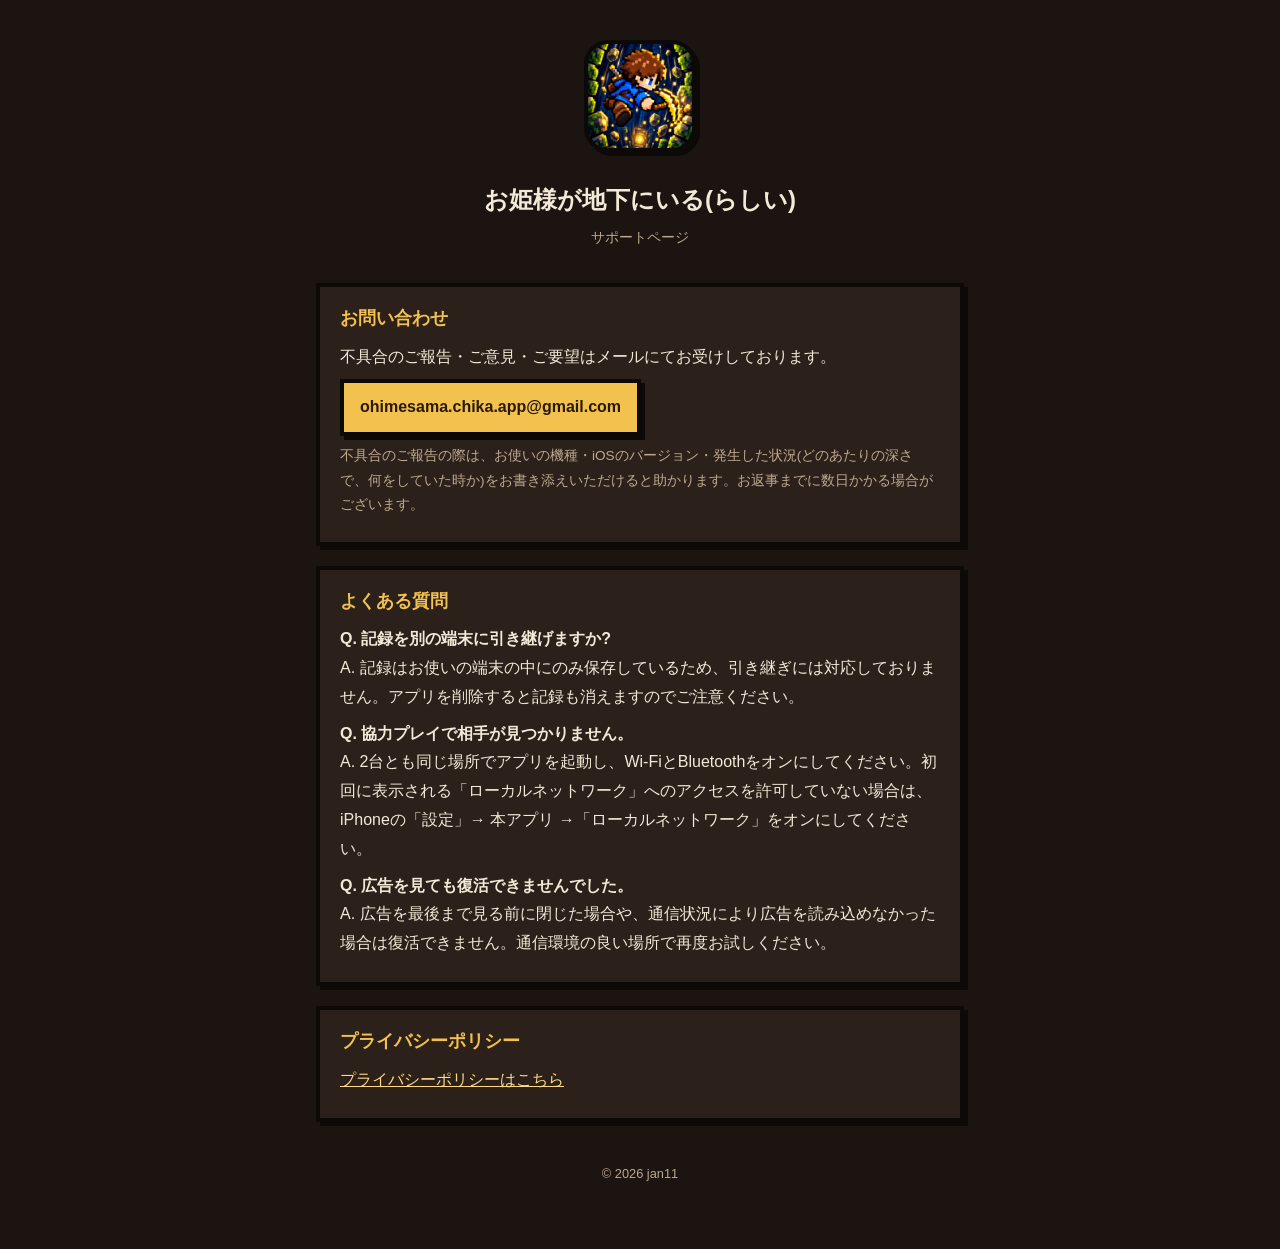
==== index.html @ d92d2763 "サポートページとプライバシーポリシーを追加 Co-Authored-By: Claude Opus 5.5 <noreply@anthropic.com>" ====
<!DOCTYPE html>
<html lang="ja">
<head>
  <meta charset="UTF-8">
  <meta name="viewport" content="width=device-width, initial-scale=1">
  <title>お姫様が地下にいる(らしい) サポート</title>
  <link rel="stylesheet" href="style.css">
</head>
<body>
<main>
  <header>
    <img src="icon.png" alt="アプリアイコン">
    <h1>お姫様が地下にいる(らしい)</h1>
    <p class="sub">サポートページ</p>
  </header>

  <section>
    <h2>お問い合わせ</h2>
    <p>不具合のご報告・ご意見・ご要望はメールにてお受けしております。</p>
    <p><a class="mail" href="mailto:ohimesama.chika.app@gmail.com">ohimesama.chika.app@gmail.com</a></p>
    <p class="note">不具合のご報告の際は、お使いの機種・iOSのバージョン・発生した状況(どのあたりの深さで、何をしていた時か)をお書き添えいただけると助かります。お返事までに数日かかる場合がございます。</p>
  </section>

  <section>
    <h2>よくある質問</h2>
    <p><strong>Q. 記録を別の端末に引き継げますか?</strong><br>
    A. 記録はお使いの端末の中にのみ保存しているため、引き継ぎには対応しておりません。アプリを削除すると記録も消えますのでご注意ください。</p>
    <p><strong>Q. 協力プレイで相手が見つかりません。</strong><br>
    A. 2台とも同じ場所でアプリを起動し、Wi-FiとBluetoothをオンにしてください。初回に表示される「ローカルネットワーク」へのアクセスを許可していない場合は、iPhoneの「設定」→ 本アプリ →「ローカルネットワーク」をオンにしてください。</p>
    <p><strong>Q. 広告を見ても復活できませんでした。</strong><br>
    A. 広告を最後まで見る前に閉じた場合や、通信状況により広告を読み込めなかった場合は復活できません。通信環境の良い場所で再度お試しください。</p>
  </section>

  <section>
    <h2>プライバシーポリシー</h2>
    <p><a href="privacy.html">プライバシーポリシーはこちら</a></p>
  </section>

  <footer>&copy; 2026 jan11</footer>
</main>
</body>
</html>
---- style.css ----
:root {
  --bg: #1b1410;
  --panel: #2c211a;
  --border: #0d0907;
  --text: #f3e9d8;
  --muted: #bca98f;
  --accent: #f2c14e;
  --link: #ffd98a;
}
* { box-sizing: border-box; }
body {
  margin: 0;
  background: var(--bg);
  color: var(--text);
  font-family: "Hiragino Sans", "Hiragino Kaku Gothic ProN", "Noto Sans JP", sans-serif;
  line-height: 1.8;
}
main { max-width: 680px; margin: 0 auto; padding: 40px 16px 64px; }
header { text-align: center; margin-bottom: 32px; }
header img {
  width: 112px; height: 112px;
  border-radius: 24px;
  border: 4px solid var(--border);
  box-shadow: 4px 4px 0 var(--border);
}
h1 { font-size: 1.5rem; margin: 16px 0 4px; }
.sub { color: var(--muted); margin: 0; font-size: .9rem; }
section {
  background: var(--panel);
  border: 4px solid var(--border);
  box-shadow: 4px 4px 0 var(--border);
  padding: 16px 20px;
  margin: 20px 0;
}
h2 { font-size: 1.1rem; color: var(--accent); margin: 0 0 8px; }
p, ul { margin: 8px 0; }
ul { padding-left: 1.3em; }
a { color: var(--link); }
.mail {
  display: inline-block;
  background: var(--accent);
  color: #2a1a05;
  font-weight: bold;
  text-decoration: none;
  padding: 10px 16px;
  border: 4px solid var(--border);
  box-shadow: 4px 4px 0 var(--border);
  word-break: break-all;
}
.note { color: var(--muted); font-size: .85rem; }
footer { text-align: center; color: var(--muted); font-size: .8rem; margin-top: 40px; }
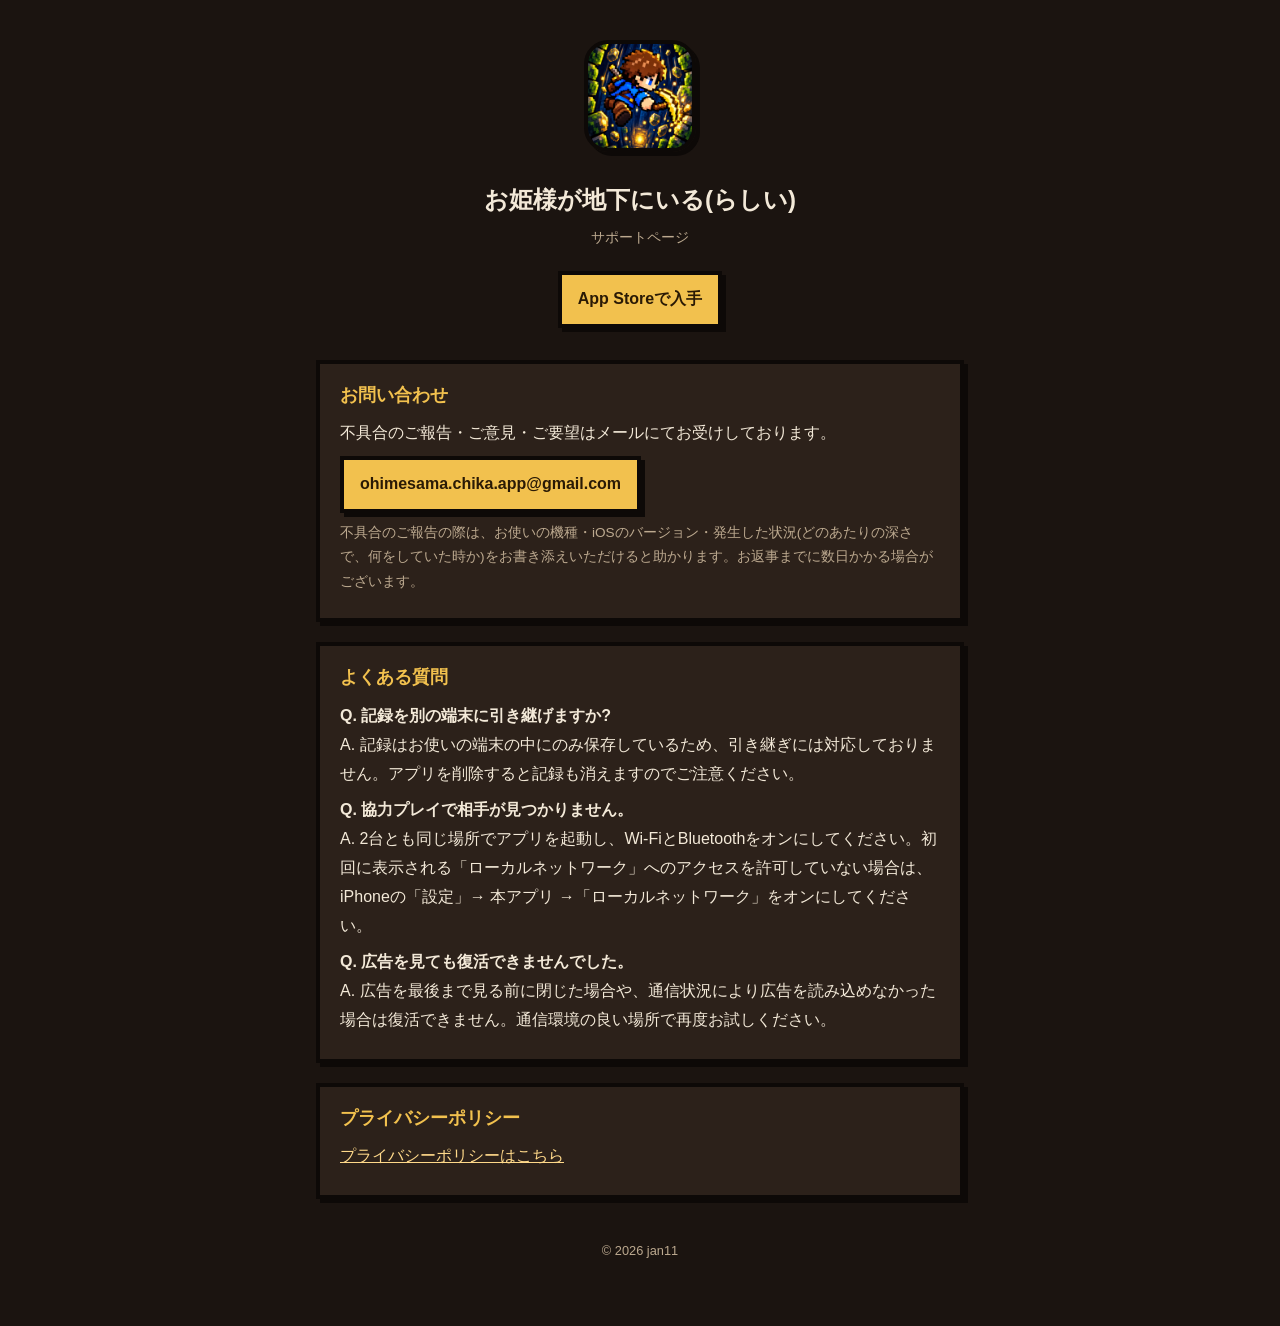
==== commit 6003ad8e: "App Storeへのリンクを追加 Co-Authored-By: Claude Opus 5.5 <noreply@anthropic.com>" ====
--- a/index.html
+++ b/index.html
@@ -12,6 +12,7 @@
     <img src="icon.png" alt="アプリアイコン">
     <h1>お姫様が地下にいる(らしい)</h1>
     <p class="sub">サポートページ</p>
+    <p><a class="store" href="https://apps.apple.com/jp/app/id6816427554">App Storeで入手</a></p>
   </header>
 
   <section>
--- a/style.css
+++ b/style.css
@@ -36,7 +36,7 @@
 p, ul { margin: 8px 0; }
 ul { padding-left: 1.3em; }
 a { color: var(--link); }
-.mail {
+.mail, .store {
   display: inline-block;
   background: var(--accent);
   color: #2a1a05;
@@ -47,5 +47,6 @@
   box-shadow: 4px 4px 0 var(--border);
   word-break: break-all;
 }
+.store { margin-top: 12px; }
 .note { color: var(--muted); font-size: .85rem; }
 footer { text-align: center; color: var(--muted); font-size: .8rem; margin-top: 40px; }
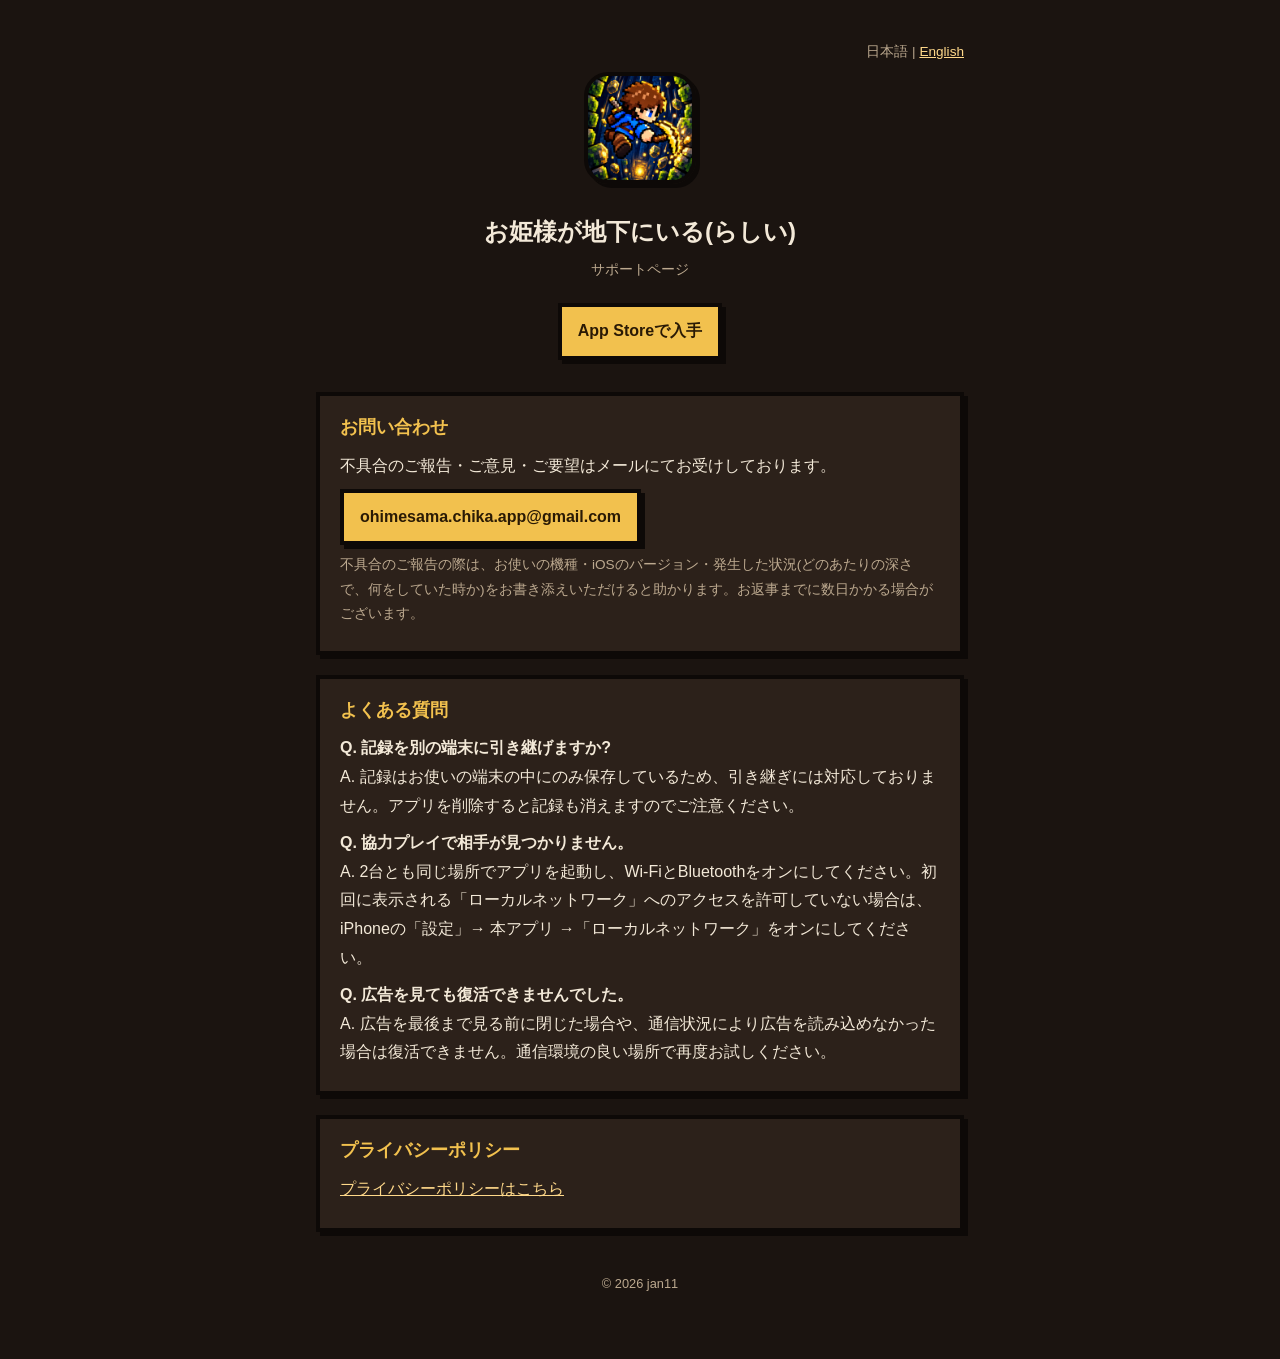
==== commit 40990c46: "英語ページ(サポート・プライバシーポリシー)を追加、米国州のオプトアウトを追記 Co-Authored-By: Claude Opus 5.5 <noreply@anthropic.com> Clau" ====
--- a/index.html
+++ b/index.html
@@ -8,6 +8,7 @@
 </head>
 <body>
 <main>
+  <p class="lang">日本語 | <a href="en/">English</a></p>
   <header>
     <img src="icon.png" alt="アプリアイコン">
     <h1>お姫様が地下にいる(らしい)</h1>
--- a/style.css
+++ b/style.css
@@ -50,3 +50,4 @@
 .store { margin-top: 12px; }
 .note { color: var(--muted); font-size: .85rem; }
 footer { text-align: center; color: var(--muted); font-size: .8rem; margin-top: 40px; }
+.lang { text-align: right; font-size: .85rem; color: var(--muted); margin: 0 0 8px; }
